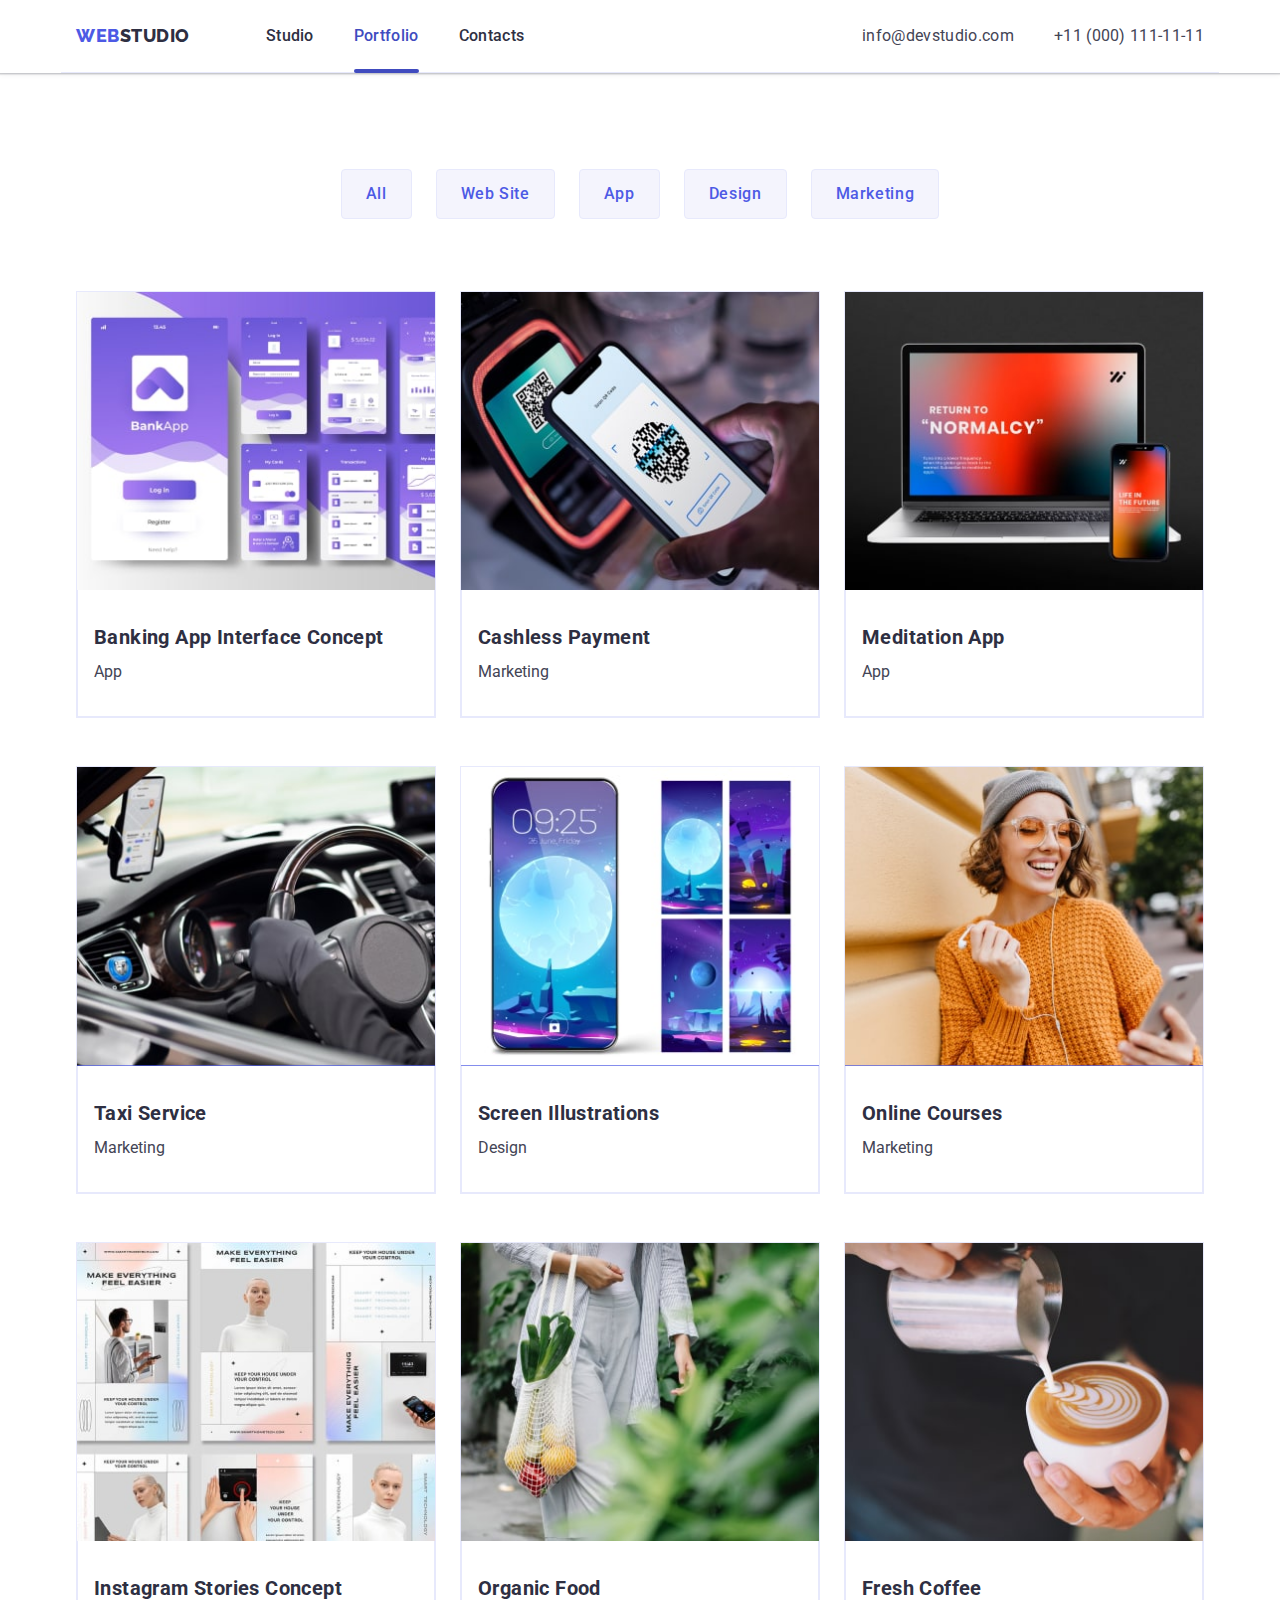
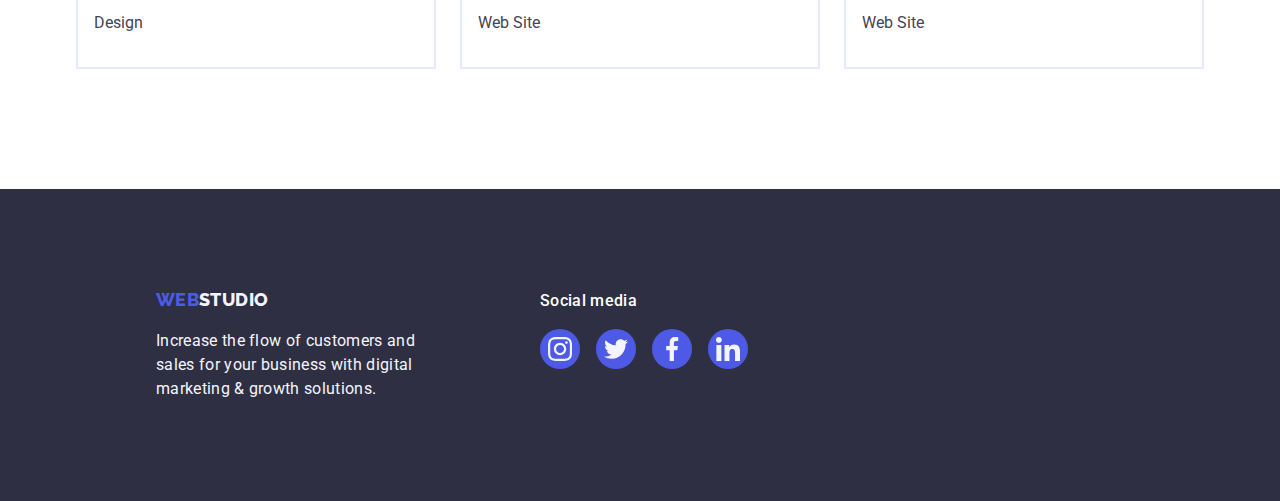
==== portfolio.html @ 36c21038 "Created HW-06" ====
<!DOCTYPE html>
<html lang="en">
  <head>
    <meta charset="UTF-8" />
    <meta http-equiv="X-UA-Compatible" content="IE=edge" />
    <meta name="viewport" content="width=device-width, initial-scale=1.0" />
    <title>Portfolio</title>
    <link rel="preconnect" href="https://fonts.googleapis.com" />
    <link rel="preconnect" href="https://fonts.gstatic.com" crossorigin />
    <link
      href="https://fonts.googleapis.com/css2?family=Raleway:wght@800&family=Roboto:wght@400;500;700;900&display=swap"
      rel="stylesheet"
    />
    <link
      rel="stylesheet"
      href="https://cdn.jsdelivr.net/npm/modern-normalize@1.1.0/modern-normalize.min.css"
    />
    <link rel="stylesheet" href="./css/styles.css" />
    <link
      rel="stylesheet"
      href="https://cdnjs.cloudflare.com/ajax/libs/animate.css/4.1.1/animate.min.css"
    />
  </head>
  <body>
    <!-- header -->
    <header class="page-header">
      <div class="container page-header-container">
        <nav class="page-nav">
          <a class="link logo-img" href="./index.html">
            Web<span class="studio">Studio</span></a
          >
          <ul class="header-list list">
            <li class="menu-item">
              <a class="menu-link link" href="./index.html">Studio</a>
            </li>
            <li class="menu-item">
              <a class="menu-link current link" href="./portfolio.html"
                >Portfolio</a
              >
            </li>
            <li class="menu-item">
              <a class="menu-link link" href="">Contacts</a>
            </li>
          </ul>
        </nav>
        <address class="page-address">
          <ul class="page-list list">
            <li class="mail-item">
              <a class="menu-mail link" href="mailto:info@devstudio.com"
                >info@devstudio.com</a
              >
            </li>
            <li class="mail-item">
              <a class="menu-mail link" href="tel:+110001111111">
                +11 (000) 111-11-11
              </a>
            </li>
          </ul>
        </address>
      </div>
    </header>

    <!------------ SECTION PORTFOLIO ------------------------>

    <main>
      <section class="portfolio">
        <div class="container btn-container">
          <h1 hidden class="section">list of services</h1>
          <ul class="btn-list list">
            <li class="btn-item">
              <button class="btn" type="button">All</button>
            </li>
            <li class="btn-item">
              <button class="btn" type="button">Web Site</button>
            </li>
            <li class="btn-item">
              <button class="btn" type="button">App</button>
            </li>
            <li class="btn-item">
              <button class="btn" type="button">Design</button>
            </li>
            <li class="btn-item">
              <button class="btn" type="button">Marketing</button>
            </li>
          </ul>

          <ul class="card-set list">
            <li class="cards">
              <a class="card-item link" href="#">
                <div class="card-cover">
                  <img
                    src="./images/img8.jpg"
                    alt="Banking App Interface Concept"
                    width="360"
                  />
                  <p class="cover-text">
                    14 Stylish and User-Friendly App Design Concepts · Task
                    Manager App · Calorie Tracker App · Exotic Fruit Ecommerce
                    App · Cloud Storage App
                  </p>
                </div>
                <div class="appli-set">
                  <h2 class="application">Banking App Interface Concept</h2>
                  <p class="application-text">App</p>
                </div>
              </a>
            </li>
            <li class="cards">
              <a class="card-item link" href="#">
                <div class="card-cover">
                  <img
                    src="./images/img7.jpg"
                    alt="Cashless Payment"
                    width="360"
                  />
                  <p class="cover-text">
                    14 Stylish and User-Friendly App Design Concepts · Task
                    Manager App · Calorie Tracker App · Exotic Fruit Ecommerce
                    App · Cloud Storage App
                  </p>
                </div>
                <div class="appli-set">
                  <h2 class="application">Cashless Payment</h2>
                  <p class="application-text">Marketing</p>
                </div>
              </a>
            </li>
            <li class="cards">
              <a class="card-item link" href="#">
                <div class="card-cover">
                  <img
                    src="./images/img6.jpg"
                    alt="Meditation App"
                    width="360"
                  />
                  <p class="cover-text">
                    14 Stylish and User-Friendly App Design Concepts · Task
                    Manager App · Calorie Tracker App · Exotic Fruit Ecommerce
                    App · Cloud Storage App
                  </p>
                </div>
                <div class="appli-set">
                  <h2 class="application">Meditation App</h2>
                  <p class="application-text">App</p>
                </div>
              </a>
            </li>
            <li class="cards">
              <a class="card-item link" href="#">
                <div class="card-cover">
                  <img src="./images/img5.jpg" alt="Taxi Service" width="360" />
                  <p class="cover-text">
                    14 Stylish and User-Friendly App Design Concepts · Task
                    Manager App · Calorie Tracker App · Exotic Fruit Ecommerce
                    App · Cloud Storage App
                  </p>
                </div>
                <div class="appli-set">
                  <h2 class="application">Taxi Service</h2>
                  <p class="application-text">Marketing</p>
                </div>
              </a>
            </li>
            <li class="cards">
              <a class="card-item link" href="#">
                <div class="card-cover">
                  <img
                    src="./images/img4.jpg"
                    alt="Screen Illustrations"
                    width="360"
                  />

                  <p class="cover-text">
                    14 Stylish and User-Friendly App Design Concepts · Task
                    Manager App · Calorie Tracker App · Exotic Fruit Ecommerce
                    App · Cloud Storage App
                  </p>
                </div>
                <div class="appli-set">
                  <h2 class="application">Screen Illustrations</h2>
                  <p class="application-text">Design</p>
                </div>
              </a>
            </li>
            <li class="cards">
              <a class="card-item link" href="#">
                <div class="card-cover">
                  <img
                    src="./images/img3.jpg"
                    alt="Online Courses"
                    width="360"
                  />
                  <p class="cover-text">
                    14 Stylish and User-Friendly App Design Concepts · Task
                    Manager App · Calorie Tracker App · Exotic Fruit Ecommerce
                    App · Cloud Storage App
                  </p>
                </div>
                <div class="appli-set">
                  <h2 class="application">Online Courses</h2>
                  <p class="application-text">Marketing</p>
                </div>
              </a>
            </li>
            <li class="cards">
              <a class="card-item link" href="#">
                <div class="card-cover">
                  <img
                    src="./images/img2.jpg"
                    alt="Instagram Stories Concept"
                    width="360"
                  />
                  <p class="cover-text">
                    14 Stylish and User-Friendly App Design Concepts · Task
                    Manager App · Calorie Tracker App · Exotic Fruit Ecommerce
                    App · Cloud Storage App
                  </p>
                </div>
                <div class="appli-set">
                  <h2 class="application">Instagram Stories Concept</h2>
                  <p class="application-text">Design</p>
                </div>
              </a>
            </li>
            <li class="cards">
              <a class="card-item link" href="#">
                <div class="card-cover">
                  <img src="./images/img1.jpg" alt="Organic Food" width="360" />

                  <p class="cover-text">
                    14 Stylish and User-Friendly App Design Concepts · Task
                    Manager App · Calorie Tracker App · Exotic Fruit Ecommerce
                    App · Cloud Storage App
                  </p>
                </div>
                <div class="appli-set">
                  <h2 class="application">Organic Food</h2>
                  <p class="application-text">Web Site</p>
                </div>
              </a>
            </li>
            <li class="cards">
              <a class="card-item link" href="#">
                <div class="card-cover">
                  <img src="./images/img.jpg" alt="Fresh Coffee" width="360" />
                  <p class="cover-text">
                    14 Stylish and User-Friendly App Design Concepts · Task
                    Manager App · Calorie Tracker App · Exotic Fruit Ecommerce
                    App · Cloud Storage App
                  </p>
                </div>
                <div class="appli-set">
                  <h2 class="application">Fresh Coffee</h2>
                  <p class="application-text">Web Site</p>
                </div>
              </a>
            </li>
          </ul>
        </div>
      </section>
    </main>

    <!-- --------------------FOOTER---------------------------- -->

    <footer class="footer">
      <div class="foot-all">
        <div class="footer-logo">
          <a class="link footer-img" href="./index.html">
            Web<span class="footer-studio">Studio</span></a
          >
          <p class="footer-text">
            Increase the flow of customers and sales for your business with
            digital marketing & growth solutions.
          </p>
        </div>
        <div class="foot-media">
          <p class="media-text">Social media</p>

          <ul class="media list link">
            <li class="list-media">
              <a class="social-link-media" href="#">
                <svg class="icon-media" width="24" height="24">
                  <use href="./images/icons.svg#icon-instagram"></use>
                </svg>
              </a>
            </li>
            <li class="list-media">
              <a class="social-link-media" href="#">
                <svg class="icon-media" width="24" height="24">
                  <use href="./images/icons.svg#icon-twitter"></use>
                </svg>
              </a>
            </li>

            <li class="list-media">
              <a class="social-link-media" href="#">
                <svg class="icon-media" width="24" height="24">
                  <use href="./images/icons.svg#icon-facebook"></use>
                </svg>
              </a>
            </li>
            <li class="list-media">
              <a class="social-link-media" href="#">
                <svg class="icon-media" width="24" height="24">
                  <use href="./images/icons.svg#icon-linkedin"></use>
                </svg>
              </a>
            </li>
          </ul>
        </div>
      </div>
    </footer>
  </body>
</html>
---- css/styles.css ----
:root {
  --primary-brand: #4d5ae5;
  --navy-blue: #2e2f42;
  --subtitle-text: #8e8f99;
  --cloud: #f4f4fd;
  --action-color: #404bbf;
  --white: #ffffff;
  --slate: #434455;
  --accent-color: #e7e9fc;
  --green: #31d0aa;
  --dairy: #fcfcfc;
  --animation: 250ms cubic-bezier(0.4, 0, 0.2, 1);
  --card-set-gap: 24px;
}
h1,
h2,
h3,
h4,
p {
  margin-top: 0;
  margin-bottom: 0;
}
ul,
ol {
  margin-top: 0;
  margin-bottom: 0;
  padding-left: 0;
}
img {
  display: block;
  max-width: 100%;
  height: auto;
}
button {
  cursor: pointer;
}

.visually-hidden {
  position: absolute;
  width: 1px;
  height: 1px;
  margin: -1px;
  border: 0;
  padding: 0;
  white-space: nowrap;
  clip-path: inset(100%);
  clip: rect(0 0 0 0);
  overflow: hidden;
}

.link {
  text-decoration: none;
}
.list {
  list-style: none;
}
body {
  font-family: "Roboto", sans-serif;
  font-weight: 400;
  font-size: 16px;
  line-height: 1.5;
  color: var(--slate);
  background-color: var(--white);
}
.container {
  width: 1158px;
  margin-left: auto;
  margin-right: auto;
  padding-left: 15px;
  padding-right: 15px;
}
.section {
  padding-top: 120px;
  padding-bottom: 120px;
}
.animate__animated {
  animation-iteration-count: infinite;
}

/* --------- HEADER ------------------------------------ */

.page-header {
  box-shadow: 0px 2px 1px rgba(46, 47, 66, 0.08),
    0px 1px 1px rgba(46, 47, 66, 0.16), 0px 1px 6px rgba(46, 47, 66, 0.08);
}

.page-header-container {
  border-bottom: 1px solid;
  color: var(--accent-color);
}

.logo-img {
  font-family: "Raleway", sans-serif;
  font-weight: 800;
  font-size: 18px;
  line-height: 1.17;
  letter-spacing: 0.03em;
  text-transform: uppercase;
  color: var(--primary-brand);
  margin-right: 76px;
}
.studio {
  color: var(--navy-blue);
}
.page-header-container {
  display: flex;
  align-items: center;
}
.page-nav {
  display: flex;
  align-items: center;
}
.header-list {
  display: flex;
  align-items: center;
}

.page-list {
  display: flex;
  align-items: center;
  gap: 40px;
}

.menu-item {
  font-family: "Roboto";
  font-weight: 500;
  font-size: 16px;
  line-height: 1.5;
  letter-spacing: 0.02em;
  color: var(--navy-blue);
}
.menu-item:not(:last-child) {
  margin-right: 40px;
}

.menu-item :hover,
.menu-item :focus {
  color: var(--action-color);
}
.menu-link {
  font-family: "Roboto";
  font-weight: 500;
  font-size: 16px;
  line-height: 1.5;
  letter-spacing: 0.02em;
  color: var(--navy-blue);
  padding-top: 24px;
  padding-bottom: 24px;
  position: relative;
  display: block;
  transition: color 250ms cubic-bezier(0.4, 0, 0.2, 1);
}

.menu-link::after {
  content: "";
  position: absolute;
  left: 0;
  bottom: -1px;
  width: 100%;
  height: 4px;
  border-radius: 2px;
  background-color: var(--action-color);
  transform: scalex(0);
}
.menu-link.current {
  color: var(--action-color);
}
.menu-link:hover:after,
.menu-link:focus:after,
.menu-link.current:after {
  transform: scalex(1);
}

.page-address {
  font-style: normal;
  margin-left: auto;
}

.menu-mail {
  font-family: "Roboto";
  font-style: normal;
  font-size: 16px;
  line-height: 1.5;
  letter-spacing: 0.02em;
  color: var(--slate);
  transition: color 250ms cubic-bezier(0.4, 0, 0.2, 1);
}
.menu-tel {
  font-family: "Roboto";
  font-style: normal;
  font-size: 16px;
  line-height: 1.5;
  letter-spacing: 0.02em;
  color: var(--slate);
  transition: color 250ms cubic-bezier(0.4, 0, 0.2, 1);
}

.menu-mail:hover,
.menu-mail:focus,
.menu-tel:hover,
.menu-tel:focus {
  color: var(--action-color);
}

/* -------HERO SECTION----------------------- */

.section-hero {
  margin: 0 auto;
  background-image: linear-gradient(
      rgba(46, 47, 66, 0.7),
      rgba(46, 47, 66, 0.7)
    ),
    url(../images/pipleinoffice.jpeg);

  max-width: 1440px;
  background-repeat: no-repeat;
  background-position: center;
  background-size: cover;
  padding: 188px 0;
}

.hero-wrap {
  display: flex;
  flex-direction: column;
  justify-content: center;
  align-items: center;
}

.hero-title {
  font-size: 56px;
  line-height: 1.07;
  letter-spacing: 0.02em;
  text-align: center;
  color: #ffffff;
  max-width: 496px;
  margin-bottom: 48px;
}
.hero-wrap {
  display: flex;
  flex-direction: column;
}

.btn-title {
  display: block;
  padding: 16px 32px;
  margin-right: auto;
  margin-left: auto;
  min-width: 169px;
  border-radius: 4px;
  font-family: "Roboto", sans-serif;
  font-weight: 500;
  font-size: 16px;
  line-height: 1.5;
  color: var(--white);
  background-color: var(--primary-brand);
  letter-spacing: 0.04em;
  border: none;
  transition: background-color 250ms cubic-bezier(0.4, 0, 0.2, 1);
}

.btn-title:hover,
.btn-title:focus {
  background: var(--action-color);
}

.btn-title

/* ------TECHNO SECTION-------------- */

.techno {
  display: flex;
  align-items: center;
  justify-content: center;
  height: 112px;
  margin-bottom: 8px;
}
.work-list {
  display: flex;
  gap: 24px;
}
.work-item {
  flex-basis: calc((100% - 72px) / 4);
}

.equipment {
  display: flex;
  justify-content: center;
  align-items: center;
  height: 112px;
  background-color: var(--cloud);
  border-radius: 4px;
  margin-bottom: 8px;
}

/* ---------WORK SECTION------------------------ */

.work {
  margin-bottom: 8px;
  font-family: "Roboto";
  font-weight: 500;
  font-size: 20px;
  line-height: 1.2;
  letter-spacing: 0.02em;
  color: var(--navy-blue);
}
.item-text {
  font-family: "Roboto";
  font-size: 16px;
  line-height: 1.5;
  letter-spacing: 0.02em;
  color: var(--slate);
}
.products {
  padding-top: 0px;
}

.main-list {
  display: flex;
  flex-wrap: nowrap;
  flex-basis: calc((100% - 48px) / 3);
  gap: 24px;
}
.main {
  margin-bottom: 72px;
  font-size: 36px;
  line-height: 1.11;
  letter-spacing: 0.02em;
  color: var(--navy-blue);
  text-align: center;
  text-transform: capitalize;
}

/* --------TEAM SECTION--------------------- */

.our-team {
  margin: 0 auto;
  max-width: 1440px;
  height: 780px;
  background-color: var(--cloud);
}

.team {
  margin-bottom: 72px;
  font-size: 36px;
  line-height: 1.11;
  letter-spacing: 0.02em;
  color: var(--navy-blue);
  background-color: var(--cloud);
  text-align: center;
  text-transform: capitalize;
}
.team-list {
  color: #434455;
  background-color: var(--white);
  box-shadow: 0px 1px 6px rgba(46, 47, 66, 0.08),
    0px 1px 1px rgba(46, 47, 66, 0.16), 0px 2px 1px rgba(46, 47, 66, 0.08);
  border-radius: 0px 0px 4px 4px;
}
.group {
  display: flex;
  flex-basis: calc((100% - 72px) / 4);
  gap: 24px;
  box-shadow: 0px 1px 6px rgba(46, 47, 66, 0.08),
    0px 1px 1px rgba(46, 47, 66, 0.16), 0px 2px 1px rgba(46, 47, 66, 0.08);
}
.team-name {
  display: flex;
  flex-direction: column;
  text-align: center;
  padding: 32px 16px;
}

.team-item {
  flex-wrap: nowrap;
  letter-spacing: 0.02em;
  color: var(--slate);
}
.net-link {
  display: flex;
  justify-content: center;
  gap: 24px;
  margin-top: 8px;
}
.social-item {
  width: 40px;
  height: 40px;
}

.social-link {
  display: flex;
  justify-content: center;
  align-items: center;
  width: 100%;
  height: 100%;
  background-color: var(--primary-brand);
  border-radius: 50%;
  transition: background-color 250ms cubic-bezier(0.4, 0, 0.2, 1);
}
.social-link:hover,
.social-link:focus {
  background-color: var(--action-color);
}
.team-icon {
  fill: var(--cloud);
}

/* ----CUSTOMERS SECTION--------------- */

.customers-title {
  display: flex;
  justify-content: center;
  align-items: center;
  font-size: 36px;
  line-height: 1.11;
  letter-spacing: 0.02em;
  vertical-align: 95%;
  letter-spacing: 2%;
  color: var(--navy-blue);
  margin-bottom: 72px;
}
.customers-list {
  display: flex;
  gap: 24px;
}
.cust-item {
  width: calc((100% - 120px) / 6);
  height: 88px;
}

.cust-link {
  display: flex;
  align-items: center;
  justify-content: center;
  width: 100%;
  height: 100%;
  border: 1px solid var(--subtitle-text);
  border-radius: 4px;
  color: var(--subtitle-text);
  transition: border-color 250ms cubic-bezier(0.4, 0, 0.2, 1),
    color 250ms cubic-bezier(0.4, 0, 0.2, 1);
}

.cust-link:hover,
.cust-link:focus {
  color: #404bbf;
  border-color: #404bbf;
}
.icon-link {
  fill: currentColor;
}

/* --------FOOTER------------------------- */

.footer {
  width: 1440px;
  height: 312px;
  margin: 0px auto;
  background-color: var(--navy-blue);
}

.foot-all {
  display: flex;
  align-items: baseline;
  padding-top: 100px;
  padding-bottom: 100px;
  padding-left: 156px;
}
.footer-logo {
  margin-right: 120px;
}

.footer-img {
  font-family: "Raleway", sans-serif;
  font-weight: 800;
  font-size: 18px;
  line-height: 1.17;
  align-items: center;
  letter-spacing: 0.02em;
  text-transform: uppercase;
  color: var(--primary-brand);
  margin-bottom: 16px;
}
.footer-studio {
  color: var(--cloud);
  background: var(--navy-blue);
}
.footer-text {
  max-width: 264px;
  height: 72px;
  letter-spacing: 0.02em;
  padding-right: auto;
  color: var(--cloud);
  background: var(--navy-blue);
  margin-top: 16px;
}
.media-text {
  font-weight: 500;
  font-size: 16px;
  line-height: 1.5;
  letter-spacing: 0.02em;
  color: var(--white);
  margin-bottom: 16px;
}
.media {
  display: flex;
  justify-content: center;
  align-items: center;
  gap: 16px;
}

.list-media {
  width: 40px;
  height: 40px;
}

.social-link-media {
  display: flex;
  justify-content: center;
  align-items: center;
  width: 100%;
  height: 100%;
  background-color: var(--primary-brand);
  border-radius: 50%;
  transition: background-color 250ms cubic-bezier(0.4, 0, 0.2, 1);
}

.icon-media {
  fill: var(--cloud);
}

.social-link-media:hover,
.social-link-media:focus {
  background-color: var(--green);
}

/*========PORTFOLIO===========*/

.portfolio {
  padding-top: 96px;
  padding-bottom: 120px;
}

.btn {
  font-family: "Roboto", sans-serif;
  font-style: normal;
  font-weight: 500;
  font-size: 16px;
  line-height: 1.5;
  letter-spacing: 0.04em;
  color: var(--primary-brand);
  background: var(--cloud);
  border: 1px solid #e7e9fc;
  border-radius: 4px;
  padding: 12px 24px;
  transition: color 250ms cubic-bezier(0.4, 0, 0.2, 1),
    background-color 250ms cubic-bezier(0.4, 0, 0.2, 1),
    border-color 250ms cubic-bezier(0.4, 0, 0.2, 1),
    box-shadow 250ms cubic-bezier(0.4, 0, 0.2, 1);
}

.btn:hover,
.btn:focus {
  border: 1px solid transparent;
  color: var(--white);
  background: var(--action-color);
  box-shadow: 0px 3px 1px rgba(0, 0, 0, 0.1), 0px 2px 1px rgba(0, 0, 0, 0.08),
    0px 2px 2px rgba(0, 0, 0, 0.12);
}

.card-item {
  display: block;
  transition: box-shadow 250ms cubic-bezier(0.4, 0, 0.2, 1);
}

.card-item:hover,
.card-item:focus {
  box-shadow: 0px 1px 6px rgba(46, 47, 66, 0.08),
    0px 1px 1px rgba(46, 47, 66, 0.16), 0px 2px 1px rgba(46, 47, 66, 0.08);
}

.card-item:hover.cover-text,
.card-item:focus.cover-text {
  transform: translateY(0%);
}

.menu-text {
  color: var(--navy-blue);
  font-size: 20px;
  line-height: 1, 20;
}
.menu-letter {
  color: #434455;
}
.btn-list {
  display: flex;
  justify-content: center;
  margin-bottom: 72px;
  gap: var(--card-set-gap);
}
.cards {
  transition: box-shadow 250ms cubic-bezier(0.4, 0, 0.2, 1);
}
.card-item {
  transition: box-shadow 250ms cubic-bezier(0.4, 0, 0.2, 1);
}

.card-item:hover.cover-text .card-item:focus.cover-text {
  transform: translateY(0);
  transition: transform 250ms linear;
}

.card-cover {
  position: relative;
  overflow: hidden;
}

.card-set {
  display: flex;
  flex-wrap: wrap;
  grid-column-gap: 24px;
  grid-row-gap: 48px;
}

.card-set .cards {
  width: calc((100% - 48px) / 3);
  border: 1px solid var(--accent-color);
}

.application {
  color: var(--navy-blue);
  font-size: 20px;
  line-height: 1, 20;
  letter-spacing: 0.02em;
  margin-right: auto;
  margin-bottom: 8px;
}
.application-text {
  margin-right: auto;
  color: var(--slate);
}
.appli-set {
  padding: 32px 16px;
  border: 1px solid var(--accent-color);
  border-top: none;
}

.cover-text {
  position: absolute;
  top: 0;
  font-family: "Roboto";
  font-style: normal;
  font-weight: 400;
  font-size: 16px;
  line-height: 1.5;
  letter-spacing: 0.02em;
  color: var(--cloud);
  background-color: var(--primary-brand);
  padding: 40px 32px;
  height: 100%;
  transform: translateY(100%);
  transition: transform 250ms cubic-bezier(0.4, 0, 0.2, 1);
}

.card-item:hover .cover-text,
.card-item:focus .cover-text {
  transform: translateY(0%);
}

.backdrop {
  position: fixed;
  width: 100%;
  height: 100%;
  top: 0;

  background-color: rgba(46, 47, 66, 0.4);
  transition: opacity 250ms cubic-bezier(0.4, 0, 0.2, 1),
    visibility 250ms cubic-bezier(0.4, 0, 0.2, 1);
}

.modal {
  position: absolute;
  top: 50%;
  left: 50%;
  transform: translate(-50%, -50%) scaleY(1);
  width: 408px;
  min-height: 584px;
  background: #fcfcfc;
  box-shadow: 0px 1px 1px rgba(0, 0, 0, 0.14), 0px 1px 3px rgba(0, 0, 0, 0.12),
    0px 2px 1px rgba(0, 0, 0, 0.2);
  border-radius: 4px;
  transition: transform 250ms cubic-bezier(0.4, 0, 0.2, 1);
}

.backdrop.is-hidden .modal {
  transform: translate(-50%, -50%) scaleY(0);
}

.close-btn {
  display: flex;
  align-items: center;
  justify-content: center;
  position: absolute;
  right: 24px;
  top: 24px;
  width: 24px;
  height: 24px;
  border-radius: 50%;
  background: #e7e9fc;
  border: 1px solid rgba(0, 0, 0, 0.1);
  padding: 0;
  transition: background-color 250ms cubic-bezier(0.4, 0, 0.2, 1),
    border 250ms cubic-bezier(0.4, 0, 0.2, 1);
}

.close-btn:hover,
.close-btn:focus,
.close-btn:hover .modal-close-icon,
.close-btn:focus .modal-close-icon {
  border: none;
  background-color: #404bbf;
  fill: #ffffff;
}

.is-hidden {
  visibility: hidden;
  opacity: 0;
  pointer-events: none;
}
.modal-close-icon {
  transition: fill 250ms cubic-bezier(0.4, 0, 0.2, 1);
}
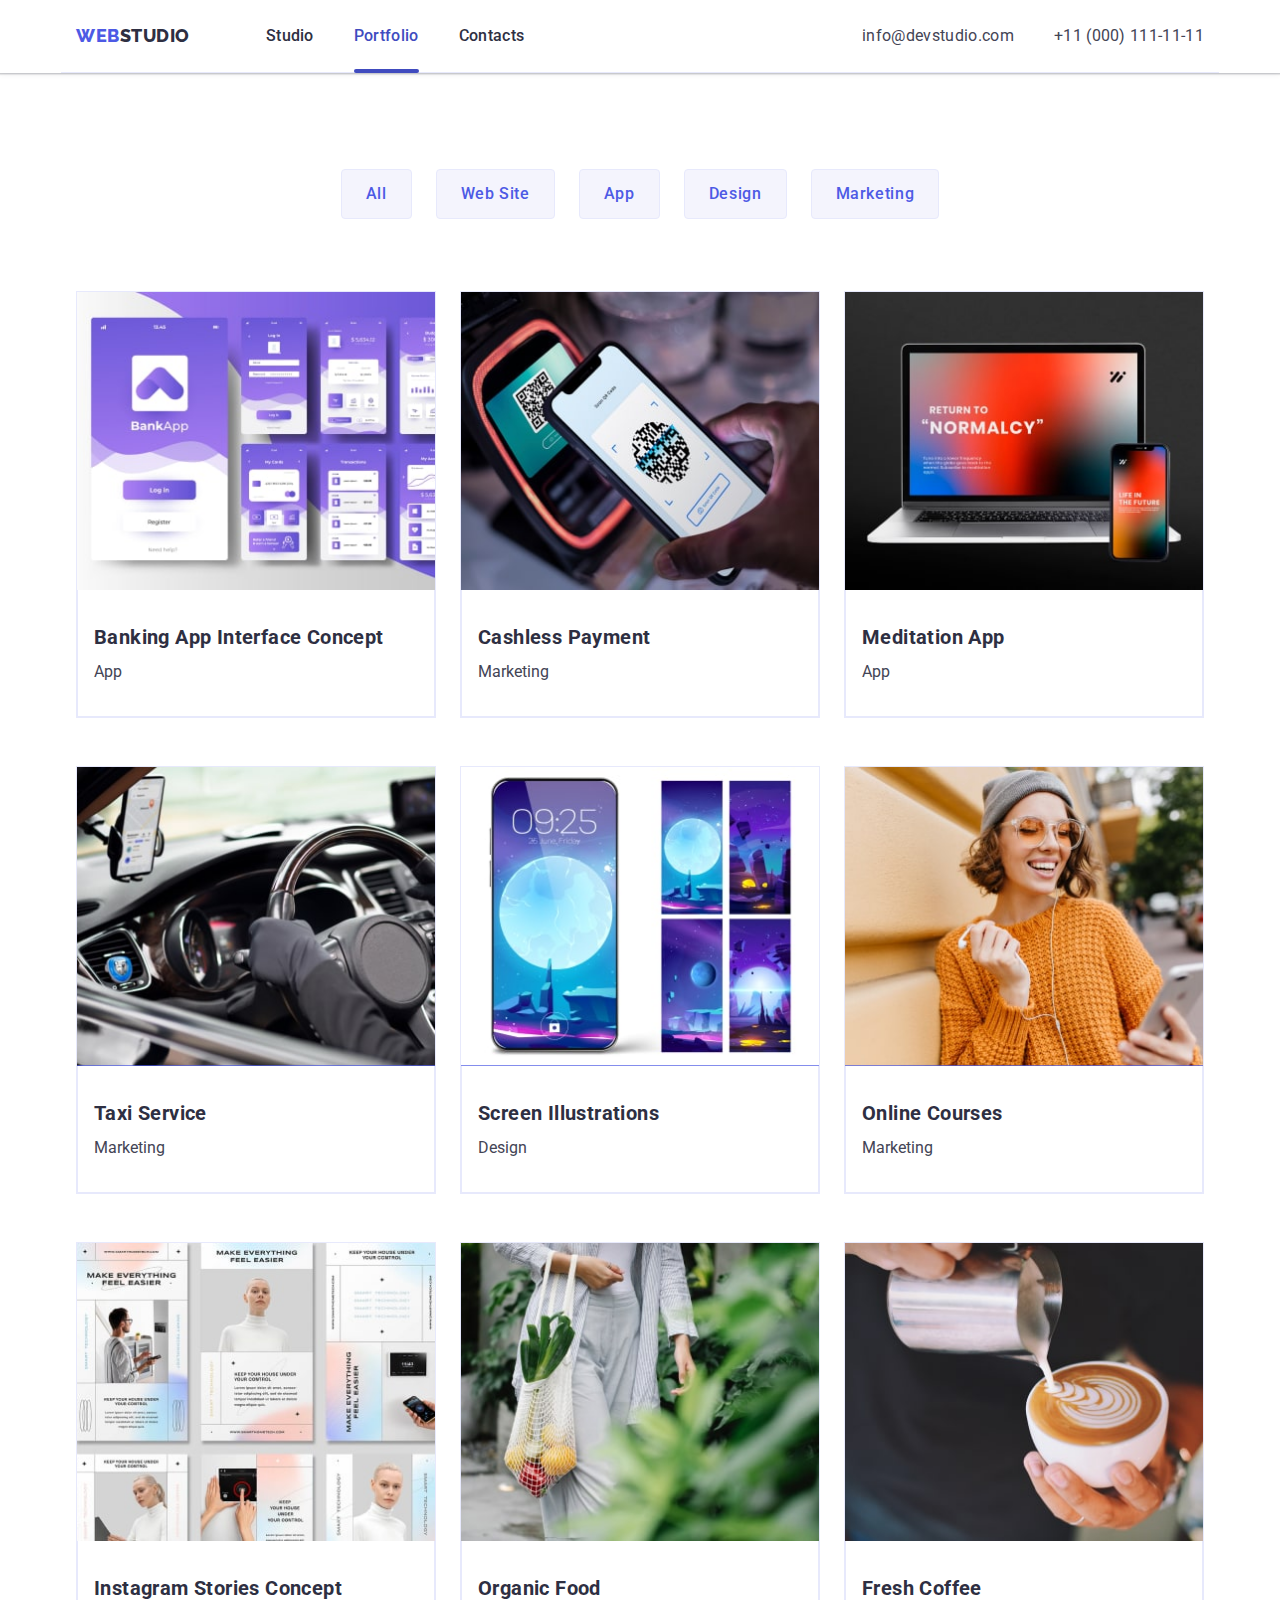
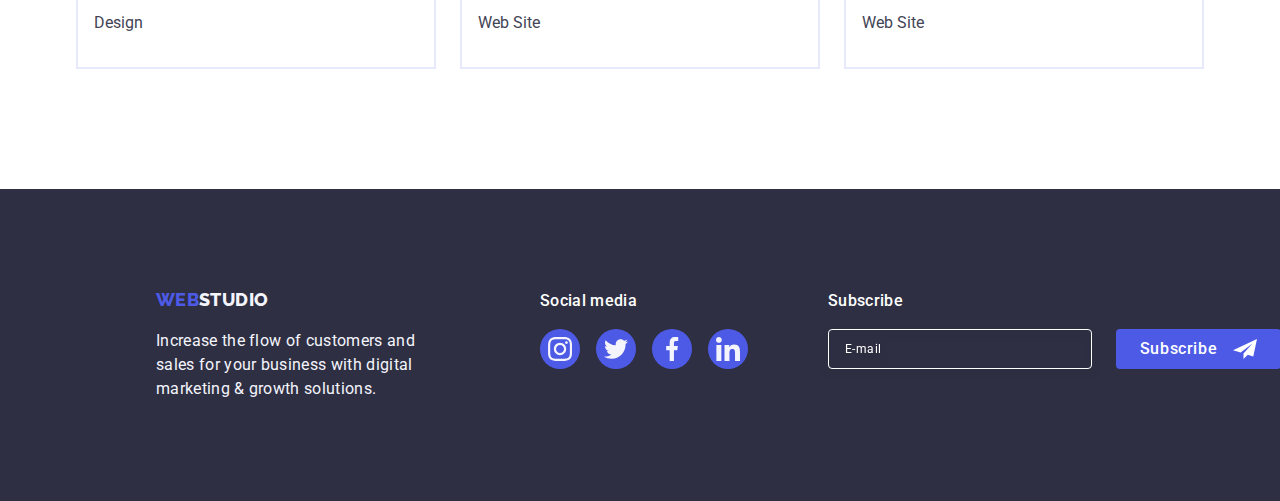
==== commit 00a70807: "HW- finished" ====
--- a/portfolio.html
+++ b/portfolio.html
@@ -308,6 +308,25 @@
             </li>
           </ul>
         </div>
+        <div class="foot-subscribe">
+          <p class="sub-text">Subscribe</p>
+          <form class="sub-form">
+            <label class="sub-label">
+              <input
+                class="sub-input"
+                type="email"
+                name="email"
+                placeholder="E-mail"
+              />
+            </label>
+            <button type="submit" class="sub-btn">
+              Subscribe
+              <svg class="svg-item" width="24" height="24">
+                <use href="./images/icons.svg#icon3"></use>
+              </svg>
+            </button>
+          </form>
+        </div>
       </div>
     </footer>
   </body>
--- a/css/styles.css
+++ b/css/styles.css
@@ -533,6 +533,81 @@
   background-color: var(--green);
 }
 
+.foot-subscribe {
+  
+
+  width: 453px;
+  height: 80px;
+  margin-left: 80px;
+}
+
+.sub-text {
+  position: relative;
+  font-family: "Roboto";
+  font-style: normal;
+  font-weight: 500;
+  font-size: 16px;
+  line-height: 1.5;
+  letter-spacing: 0.02em;
+  color: #ffffff;
+  margin-bottom: 16px;
+}
+
+.sub-form {
+  display: flex;
+  margin-left: 0;
+  gap: 24px;
+}
+
+.sub-label {
+  display: flex;
+  align-items: flex-end;
+  justify-content: flex-start;
+  margin-left: 0;
+  padding-left: 0;
+  gap: 24px;
+}
+.sub-position {
+}
+
+.sub-input {
+  padding-left: 16px;
+  width: 264px;
+  height: 40px;
+  font-size: 12px;
+  line-height: 1.5;
+  letter-spacing: 0.04em;
+  background-color: transparent;
+  border: 1px solid #ffffff;
+  color: #ffffff;
+  filter: drop-shadow(0px 4px 4px rgba(0, 0, 0, 0.15));
+  border-radius: 4px;
+}
+.sub-input::placeholder {
+  color: #ffffff;
+}
+
+.sub-btn {
+  display: flex;
+  justify-content: center;
+  align-items: center;
+  font-family: "Roboto", sans-serif;
+  font-size: 16px;
+  font-weight: 500;
+  line-height: 1.5;
+  letter-spacing: 0.04em;
+  color: #ffffff;
+  background-color: #4d5ae5;
+  border: none;
+  border-radius: 4px;
+  cursor: pointer;
+  min-width: 165px;
+  height: 40px;
+}
+.svg-item {
+  margin-left: 16px;
+}
+
 /*========PORTFOLIO===========*/
 
 .portfolio {
@@ -664,7 +739,11 @@
 .card-item:hover .cover-text,
 .card-item:focus .cover-text {
   transform: translateY(0%);
-}
+
+
+}
+/* -----------MODAL--------------------- */
+
 
 .backdrop {
   position: fixed;
@@ -677,23 +756,6 @@
     visibility 250ms cubic-bezier(0.4, 0, 0.2, 1);
 }
 
-.modal {
-  position: absolute;
-  top: 50%;
-  left: 50%;
-  transform: translate(-50%, -50%) scaleY(1);
-  width: 408px;
-  min-height: 584px;
-  background: #fcfcfc;
-  box-shadow: 0px 1px 1px rgba(0, 0, 0, 0.14), 0px 1px 3px rgba(0, 0, 0, 0.12),
-    0px 2px 1px rgba(0, 0, 0, 0.2);
-  border-radius: 4px;
-  transition: transform 250ms cubic-bezier(0.4, 0, 0.2, 1);
-}
-
-.backdrop.is-hidden .modal {
-  transform: translate(-50%, -50%) scaleY(0);
-}
 
 .close-btn {
   display: flex;
@@ -729,3 +791,223 @@
 .modal-close-icon {
   transition: fill 250ms cubic-bezier(0.4, 0, 0.2, 1);
 }
+
+.modal {
+  position: absolute;
+  top: 50%;
+  left: 50%;
+  transform: translate(-50%, -50%) scaleY(1);
+  width: 408px;
+  min-height: 584px;
+  background: #fcfcfc;
+  box-shadow: 0px 1px 1px rgba(0, 0, 0, 0.14), 0px 1px 3px rgba(0, 0, 0, 0.12),
+    0px 2px 1px rgba(0, 0, 0, 0.2);
+  border-radius: 4px;
+  transition: transform 250ms cubic-bezier(0.4, 0, 0.2, 1);
+  padding: 72px 24px 24px 24px;
+}
+
+.modal-text {
+  text-align: center;
+  margin-bottom: 16px;
+  font-weight: 500;
+  font-size: 16px;
+  line-height: 1.5;
+  letter-spacing: 0.02em;
+  color: var(--navy-blue);
+  border-color: var(--navy-blue);
+}
+.name-box {
+  margin-bottom: 8px;
+}
+.name-label {
+  display: block;
+  margin-bottom: 4px;
+  font-size: 12px;
+  line-height: 1.17;
+  letter-spacing: 0.04em;
+  color: var(--subtitle-text);
+}
+
+.icon-name-box {
+  position: relative;
+}
+
+.input-name {
+  width: 100%;
+  height: 40px;
+  border: 1px solid rgba(46, 47, 66, 0.4);
+  border-radius: 4px;
+  background-color: transparent;
+  padding-left: 38px;
+  outline: transparent;
+  transition: border-color 250ms cubic-bezier(0.4, 0, 0.2, 1);
+}
+.input-name:focus .icon-name {
+  border-color: #4d5ae5;
+  fill: #4D5AE5;
+}
+
+.icon-name {
+  position: absolute;
+  left: 16px;
+  top: 50%;
+  transform: translateY(-50%);
+  transition: fill 250ms cubic-bezier(0.4, 0, 0.2, 1);
+}
+.icon-name:focus {
+  fill: #4d5ae5;
+}
+.phone-box {
+  margin-bottom: 8px;
+}
+.phone-label {
+  display: block;
+  margin-bottom: 4px;
+  font-size: 12px;
+  line-height: 1.17;
+  letter-spacing: 0.04em;
+  color: var(--subtitle-text);
+}
+
+.icon-phone-box {
+  position: relative;
+}
+
+.input-phone {
+  width: 100%;
+  height: 40px;
+  border: 1px solid rgba(46, 47, 66, 0.4);
+  border-radius: 4px;
+  background-color: transparent;
+  padding-left: 38px;
+  outline: transparent;
+  transition: border-color 250ms cubic-bezier(0.4, 0, 0.2, 1);
+}
+.input-phone:focus {
+  border-color: #4d5ae5;
+}
+.icon-phone {
+  position: absolute;
+  left: 16px;
+  top: 50%;
+  transform: translateY(-50%);
+  transition: fill 250ms cubic-bezier(0.4, 0, 0.2, 1);
+}
+.icon-phone:focus {
+  fill: #4d5ae5;
+}
+.email-box {
+  margin-bottom: 8px;
+}
+.email-label {
+  display: block;
+  margin-bottom: 4px;
+  font-size: 12px;
+  line-height: 1.17;
+  letter-spacing: 0.04em;
+  color: var(--subtitle-text);
+}
+
+.icon-email-box {
+  position: relative;
+}
+
+.input-email {
+  width: 100%;
+  height: 40px;
+  border: 1px solid rgba(46, 47, 66, 0.4);
+  border-radius: 4px;
+  background-color: transparent;
+  padding-left: 38px;
+  outline: transparent;
+  transition: border-color 250ms cubic-bezier(0.4, 0, 0.2, 1);
+}
+.input-email:focus {
+  border-color: #4d5ae5;
+}
+.icon-email {
+  position: absolute;
+  left: 16px;
+  top: 50%;
+  transform: translateY(-50%);
+  transition: fill 250ms cubic-bezier(0.4, 0, 0.2, 1);
+}
+.icon-email:focus {
+  fill: #4d5ae5;
+}
+.comment {
+  margin-bottom: 16px;
+}
+.comment-text {
+  width: 100%;
+  height: 120px;
+  font-size: 12px;
+  line-height: 1.17;
+  letter-spacing: 0.04em;
+  color: rgba(46, 47, 66, 0.4);
+  border: 1px solid rgba(46, 47, 66, 0.4);
+  border-radius: 4px;
+  background-color: transparent;
+  outline: transparent;
+  padding: 8px 16px;
+  resize: none;
+  transition: border-color 250ms cubic-bezier(0.4, 0, 0.2, 1);
+}
+.comment-text:focus {
+  border-color: #4d5ae5;
+}
+.checkbox {
+  margin-bottom: 24px;
+  position: relative;
+}
+.check-label {
+  font-size: 12px;
+  line-height: 1.17;
+  letter-spacing: 0.04em;
+  color: var(--subtitle-text);
+}
+.click-icon{
+
+}
+.check-span {
+  display: inline-flex;
+  align-items: center; 
+  justify-content: center; 
+  width: 16px;
+  height: 16px;
+  border: 1px solid rgba(46, 47, 66, 0.4);
+  border-radius: 2px;
+  background-color 250ms cubic-bezier(0.4, 0, 0.2, 1), border 250ms cubic-bezier(0.4, 0, 0.2, 1), fill 250ms cubic-bezier(0.4, 0, 0.2, 1);
+  fill: transparent;
+  transition: background-color 250ms cubic-bezier(0.4, 0, 0.2, 1), border 250ms cubic-bezier(0.4, 0, 0.2, 1), fill 250ms cubic-bezier(0.4, 0, 0.2, 1);
+}
+
+
+.check-input:checked+.check-label>.check-span{
+  border: none;
+  background-color: var(--action-color);
+  fill:var(--cloud);
+}
+.check-text{
+  color: var(--primary-brand);
+}
+
+.box-btn {
+  display: block;
+  margin: 0 auto;
+  min-width: 169px;
+  height: 56px;
+  font-family: "Roboto", sans-serif;
+  font-weight: 500;
+  font-size: 16px;
+  line-height: 1.5;
+  letter-spacing: 0.04em;
+  color: #ffffff;
+  cursor: pointer;
+  background-color: #4D5AE5;
+  border: none; 
+  border-radius: 4px;
+  transition: background-color 250ms cubic-bezier(0.4, 0, 0.2, 1); 
+}
+
